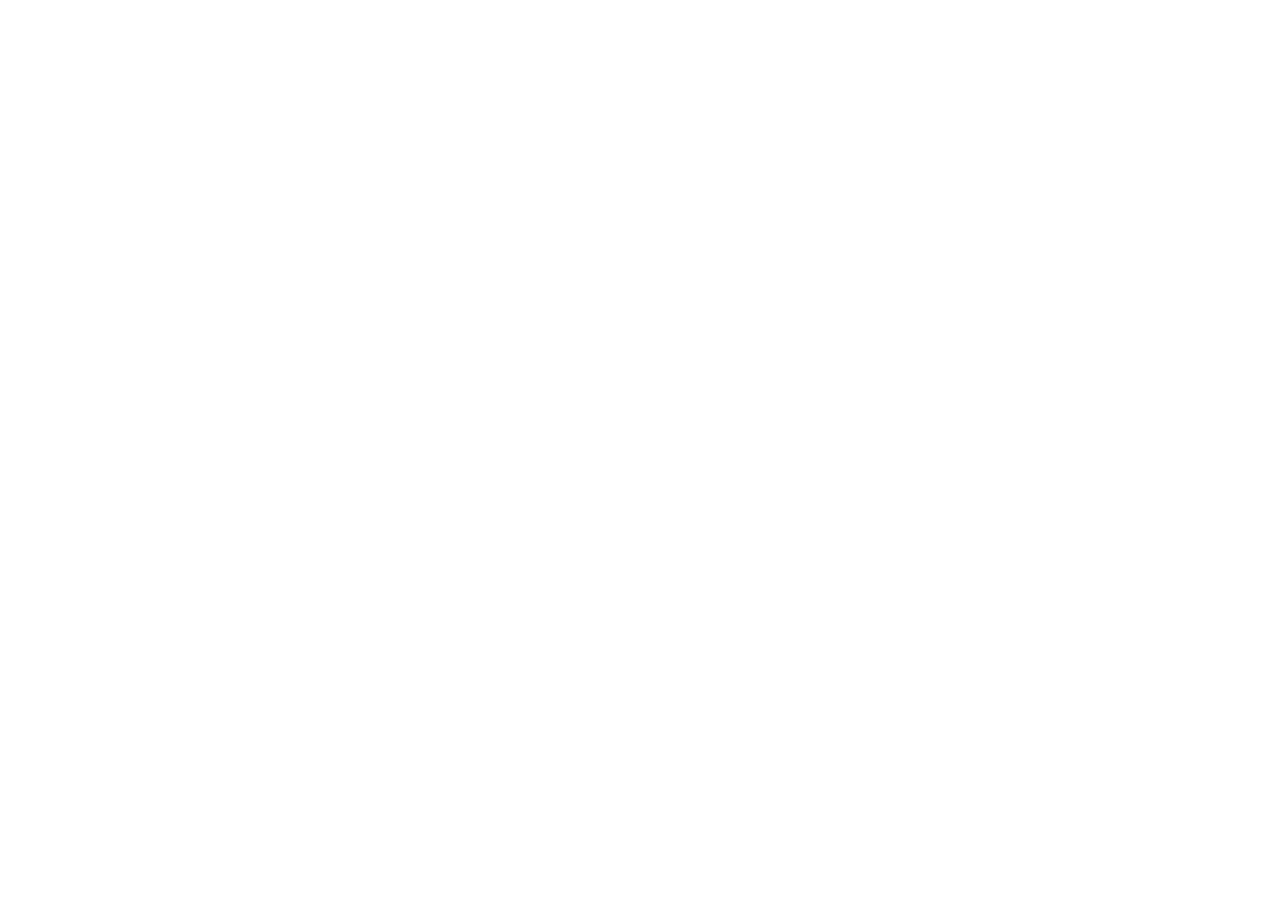
==== index.html @ 81f2ad50 "Create index.html" ====
<!doctype html>
<html>
<head>
  <meta charset="utf-8">
  <meta http-equiv="refresh" content="0; url=https://www.facebook.com/groups/2160237271120966">
  <script>
    window.location.replace("https://www.facebook.com/groups/2160237271120966");
  </script>
</head>
<body>
  <p>Redirecting to RMV Basketball Facebook Group...</p>
</body>
</html>
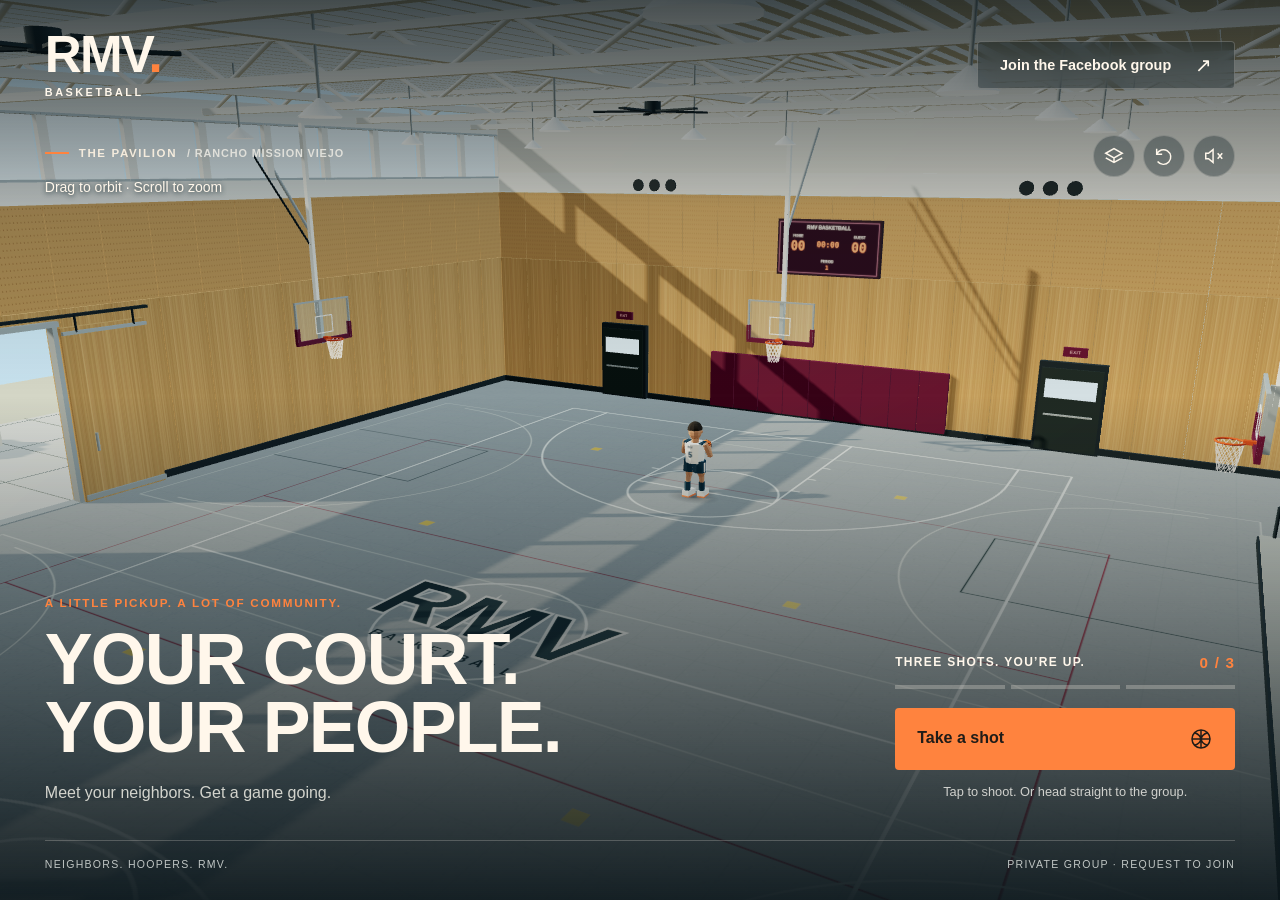
==== commit 2ad7cac7: "Replace Facebook redirect with 3D Pavilion landing page The root now serves a Three.js gym scene wit" ====
--- a/index.html
+++ b/index.html
@@ -1,13 +1,83 @@
 <!doctype html>
-<html>
+<html lang="en">
 <head>
   <meta charset="utf-8">
-  <meta http-equiv="refresh" content="0; url=https://www.facebook.com/groups/2160237271120966">
-  <script>
-    window.location.replace("https://www.facebook.com/groups/2160237271120966");
-  </script>
+  <meta name="viewport" content="width=device-width, initial-scale=1, viewport-fit=cover">
+  <meta name="theme-color" content="#172329">
+  <meta name="rmv-build" content="2.0-open-gym">
+  <meta name="description" content="RMV Basketball. Take a shot at the Pavilion, then connect with your Rancho Mission Viejo basketball community on Facebook.">
+  <title>RMV Basketball | See you on the court</title>
+  <link rel="icon" href="data:,">
+  <link rel="stylesheet" href="styles.css?v=2">
+  <script defer src="config.js?v=2"></script>
+  <script defer src="assets/three.min.js"></script>
+  <script defer src="court.js?v=2"></script>
 </head>
 <body>
-  <p>Redirecting to RMV Basketball Facebook Group...</p>
+  <main id="experience">
+    <div class="court-backdrop" aria-hidden="true"></div>
+    <canvas id="court" tabindex="0" aria-label="Pavilion 3D gym. Drag to orbit, pinch or scroll to zoom. Two-finger drag or shift-drag to move. Arrow keys rotate, plus and minus zoom, zero resets. Use Take a shot to shoot."></canvas>
+    <div class="shade" aria-hidden="true"></div>
+
+    <header class="masthead">
+      <a class="brand" href="./" aria-label="RMV Basketball home">
+        <img id="custom-logo" alt="RMV Basketball" hidden>
+        <span id="wordmark"><strong>RMV<span class="brand-period">.</span></strong><span>BASKETBALL</span></span>
+      </a>
+      <a class="group-link join-link" href="https://www.facebook.com/groups/2160237271120966" target="_blank" rel="noopener noreferrer">Join the Facebook group <span aria-hidden="true">↗</span></a>
+    </header>
+
+    <div class="venue-label"><span class="label-rule" aria-hidden="true"></span> THE PAVILION <span class="venue-detail"> / RANCHO MISSION VIEJO</span></div>
+
+    <div class="view-tools" role="group" aria-label="Court controls">
+      <button id="view-button" class="icon-button" type="button" aria-label="Switch to courtside camera" title="Change camera" disabled>
+        <svg viewBox="0 0 24 24" fill="none" stroke="currentColor" stroke-width="1.6" aria-hidden="true"><path d="m3 9 9-5 9 5-9 5-9-5Z M3 14l9 5 9-5 M12 14v5"/></svg>
+      </button>
+      <button id="reset-view" class="icon-button" type="button" aria-label="Reset camera to the wide view" title="Reset view" disabled>
+        <svg viewBox="0 0 24 24" fill="none" stroke="currentColor" stroke-width="1.6" aria-hidden="true"><path d="M4 10a8 8 0 1 1 1 8M4 4v6h6"/></svg>
+      </button>
+      <button id="sound-button" class="icon-button" type="button" aria-label="Turn sound on" aria-pressed="false" title="Sound off">
+        <svg viewBox="0 0 24 24" fill="none" stroke="currentColor" stroke-width="1.6" aria-hidden="true"><path d="M11 5 6 9H3v6h3l5 4V5Z"/><path id="sound-off-mark" d="m16 9 5 6m0-6-5 6"/><path id="sound-on-mark" d="M15 8a6 6 0 0 1 0 8m3-11a10 10 0 0 1 0 14" style="display:none"/></svg>
+      </button>
+    </div>
+    <p class="orbit-hint" id="drag-hint">Drag to orbit · Scroll to zoom</p>
+
+    <section class="bottom-panel" aria-label="Take a shot and join the community">
+      <div class="intro">
+        <p class="eyebrow">A LITTLE PICKUP. A LOT OF COMMUNITY.</p>
+        <h1>Your court.<br> Your people.</h1>
+        <p class="intro-detail">Meet your neighbors. Get a game going.</p>
+      </div>
+      <div class="play-panel">
+        <div id="play-content">
+          <div class="shot-heading"><span id="shot-label">THREE SHOTS. YOU’RE UP.</span><span id="shot-count" aria-label="0 of 3 shots made">0 / 3</span></div>
+          <div class="shot-track" aria-hidden="true"><span></span><span></span><span></span></div>
+          <button type="button" id="shoot-button" class="shoot-button" disabled><span id="shoot-text">Opening the gym…</span><svg viewBox="0 0 24 24" fill="none" stroke="currentColor" stroke-width="1.5" aria-hidden="true"><circle cx="12" cy="12" r="9"/><path d="M3 12h18M12 3v18M5.7 5.7c8 3 8 9.6 0 12.6m12.6-12.6c-8 3-8 9.6 0 12.6"/></svg></button>
+          <p class="play-hint" id="play-hint">Tap to shoot. Or head straight to the group.</p>
+        </div>
+        <div id="success-content" hidden>
+          <p class="eyebrow">THREE FOR THREE.</p>
+          <h2>You’re ready to run.</h2>
+          <a href="https://www.facebook.com/groups/2160237271120966" target="_blank" rel="noopener noreferrer" class="shoot-button join-link">Join the Facebook group <span aria-hidden="true">↗</span></a>
+          <button id="play-again" class="text-button" type="button">Shoot again</button>
+        </div>
+      </div>
+    </section>
+
+    <footer class="footer"><span>NEIGHBORS. HOOPERS. RMV.</span><span>PRIVATE GROUP · REQUEST TO JOIN</span></footer>
+    <div id="announcement" class="sr-only" role="status" aria-live="polite" aria-atomic="true"></div>
+    <div id="shot-feedback" class="shot-feedback" aria-hidden="true"></div>
+    <div id="notice" class="notice" role="status" hidden></div>
+    <noscript><div class="no-script">Turn on JavaScript to play, or <a href="https://www.facebook.com/groups/2160237271120966">join our Facebook group</a>.</div></noscript>
+  </main>
+
+  <dialog id="join-dialog" aria-labelledby="join-title" aria-describedby="join-description">
+    <button id="close-dialog" type="button" class="close-dialog" aria-label="Close">×</button>
+    <p class="eyebrow">RMV BASKETBALL</p>
+    <h2 id="join-title">See you on the court.</h2>
+    <p id="join-description">The private Facebook group link hasn’t been added to this preview yet.</p>
+    <p class="setup-note">The site owner can add it in <code>config.js</code>. Joining the group will still require approval on Facebook.</p>
+    <button id="back-to-court" type="button" class="shoot-button">Back to the court</button>
+  </dialog>
 </body>
 </html>
--- a/styles.css
+++ b/styles.css
@@ -0,0 +1,21 @@
+:root{color-scheme:dark;--paper:#fff7eb;--muted:#d3d4cd;--orange:#ff833e;--ink:#172329;--line:rgba(255,247,235,.22);font-family:Arial,Helvetica,sans-serif;font-synthesis:none}
+*{box-sizing:border-box}html,body{margin:0;min-height:100%;background:var(--ink)}button,a{-webkit-tap-highlight-color:transparent}button{font:inherit}a{color:inherit}button,a{touch-action:manipulation}button{cursor:pointer}button:disabled{cursor:wait}button:focus-visible,a:focus-visible{outline:3px solid #ffb878;outline-offset:6px}button, a{transition:background .18s,color .18s,opacity .18s,transform .18s}[hidden]{display:none!important}
+#experience{position:relative;isolation:isolate;height:100svh;min-height:660px;overflow:hidden;color:var(--paper);background:#172329}#court,.court-backdrop,.shade{position:absolute;inset:0;width:100%;height:100%}#court{z-index:-2;display:block;touch-action:pan-y;opacity:0;transition:opacity 1s}body.ready #court{opacity:1}.court-backdrop{z-index:-3;background:#172329 url('assets/pavilion.jpg') center/cover no-repeat;filter:brightness(.62)}.shade{z-index:-1;pointer-events:none;background:linear-gradient(180deg,rgba(9,20,25,.72) 0%,rgba(9,20,25,.15) 23%,transparent 44%,rgba(9,20,25,.35) 66%,rgba(9,20,25,.93) 100%)}
+.masthead{position:absolute;top:max(32px,env(safe-area-inset-top));left:3.5%;right:3.5%;display:flex;align-items:center;justify-content:space-between;gap:24px}.brand{text-decoration:none;flex-shrink:0}.brand strong{font-family:Impact,'Arial Narrow',Arial,sans-serif;font-size:3.2rem;letter-spacing:-.035em;line-height:.9;display:block}.brand-period{color:var(--orange)}#wordmark>span{font-size:.68rem;font-weight:700;letter-spacing:.23em;display:block;margin-top:8px}.brand img{max-width:145px;max-height:90px;object-fit:contain}.group-link{display:flex;align-items:center;gap:24px;text-decoration:none;font-size:.9rem;font-weight:600;min-height:48px;padding:0 22px;border:1px solid var(--line);border-radius:4px;background:rgba(14,28,33,.34);backdrop-filter:blur(10px)}.group-link span{font-size:1.25rem}.group-link:hover{background:var(--paper);color:var(--ink);border-color:var(--paper)}
+.venue-label{position:absolute;left:3.5%;top:147px;display:flex;align-items:center;gap:10px;font-size:.72rem;letter-spacing:.14em;font-weight:600;color:#f4ebdc}.label-rule{display:block;width:24px;height:2px;background:var(--orange)}.venue-detail{color:#dfdfd9;font-size:.68rem;letter-spacing:.08em}.view-tools{position:absolute;right:3.5%;top:135px;display:flex;gap:8px}.icon-button{width:42px;height:42px;border:1px solid var(--line);border-radius:50%;display:grid;place-items:center;background:rgba(12,29,36,.35);color:var(--paper);backdrop-filter:blur(8px)}.icon-button:hover{background:rgba(255,247,235,.15)}.icon-button svg{width:22px;height:22px}
+.bottom-panel{position:absolute;left:3.5%;right:3.5%;bottom:95px;display:flex;align-items:flex-end;justify-content:space-between;gap:40px;pointer-events:none}.intro,.play-panel{pointer-events:auto}.eyebrow{font-size:.73rem;letter-spacing:.15em;line-height:1.6;font-weight:700;margin:0 0 14px;color:var(--orange)}h1{font-family:Impact,'Arial Narrow','Helvetica Neue',Arial,sans-serif;text-transform:uppercase;font-size:clamp(3.3rem,5.6vw,6.8rem);font-weight:900;letter-spacing:-.025em;line-height:.94;margin:0}.intro-detail{font-size:1rem;color:var(--muted);line-height:1.5;margin:20px 0 0}.play-panel{width:340px;flex-shrink:0;padding-bottom:3px}.shot-heading{display:flex;align-items:center;justify-content:space-between;gap:16px;font-size:.75rem;letter-spacing:.11em;font-weight:700}.shot-heading #shot-count{font-size:.95rem;font-variant-numeric:tabular-nums;letter-spacing:.08em;color:var(--orange)}.shot-track{display:flex;gap:6px;margin:14px 0 19px}.shot-track span{height:4px;flex:1;background:rgba(255,247,235,.25);transition:background .25s,box-shadow .25s}.shot-track span.made{background:var(--orange);box-shadow:0 0 10px #ff833e44}.shoot-button{border:0;background:var(--orange);border-radius:4px;color:#201c18;text-decoration:none;padding:19px 22px;min-height:62px;width:100%;display:flex;justify-content:space-between;align-items:center;gap:18px;font-size:1rem;font-weight:700;line-height:1.3;text-align:left}.shoot-button svg{width:24px;height:24px;flex-shrink:0}.shoot-button:hover:not(:disabled){background:#ff9d60;transform:translateY(-2px)}.shoot-button:active:not(:disabled){transform:translateY(0)}.shoot-button:disabled{background:#d48858;color:#241f1c}.play-hint{font-size:.8rem;color:#d0d1cd;text-align:center;line-height:1.6;margin:12px 0 0}.play-panel h2{font-size:1.6rem;letter-spacing:-.04em;margin:0 0 18px;line-height:1.15}.play-panel .eyebrow{margin-bottom:6px}.text-button{display:block;margin:10px auto 0;min-height:32px;font-size:.85rem;text-decoration:underline;text-underline-offset:4px;color:var(--muted);background:none;border:0;padding:3px 12px}
+.footer{position:absolute;bottom:max(30px,env(safe-area-inset-bottom));left:3.5%;right:3.5%;border-top:1px solid var(--line);padding-top:17px;display:flex;justify-content:space-between;align-items:center;gap:24px;font-size:.66rem;letter-spacing:.12em;color:#c0c6c4}.drag-hint{letter-spacing:.03em;text-transform:none;font-size:.75rem;color:#d1d5d2}.shot-feedback{position:absolute;top:31%;left:50%;transform:translate(-50%,10px);font-family:Impact,'Arial Narrow',Arial,sans-serif;letter-spacing:.02em;font-size:clamp(2.2rem,4vw,4.2rem);line-height:1;opacity:0;color:var(--paper);text-shadow:0 3px 22px #081a26b0;pointer-events:none;transition:opacity .2s,transform .4s}.shot-feedback.visible{opacity:1;transform:translate(-50%,-10px)}.notice{position:absolute;left:50%;top:200px;transform:translateX(-50%);width:min(440px,90%);padding:14px 20px;border:1px solid var(--line);border-radius:6px;background:#172329ee;color:var(--paper);font-size:.88rem;line-height:1.5;text-align:center}.no-script{position:absolute;top:220px;left:5%;right:5%;padding:20px;background:var(--ink);text-align:center}.sr-only{position:absolute!important;width:1px;height:1px;padding:0;margin:-1px;overflow:hidden;clip:rect(0,0,0,0);white-space:nowrap;border:0}
+dialog{background:#172329;color:var(--paper);border:1px solid var(--line);border-radius:12px;padding:42px;width:min(480px,calc(100% - 36px));box-shadow:0 20px 100px #0008}dialog::backdrop{background:#05151ccc;backdrop-filter:blur(5px)}dialog h2{font-size:1.85rem;letter-spacing:-.04em;line-height:1.12;margin:0 0 22px}dialog p{line-height:1.65;font-size:1rem}.setup-note{color:#bac5c5;font-size:.9rem}dialog code{color:#ffd2b7}.close-dialog{position:absolute;right:14px;top:12px;border:0;background:none;color:var(--paper);font-size:1.8rem;width:36px;height:36px}.setup-note+.shoot-button{margin-top:25px}
+@media(min-width:1600px){.play-panel{width:390px}.bottom-panel{bottom:115px}}
+@media(max-width:900px){.venue-detail{display:none}.bottom-panel{gap:25px}.play-panel{width:305px}h1{font-size:3.5rem}.eyebrow{font-size:.66rem}.intro-detail{font-size:.9rem}.drag-hint{display:none}}
+@media(max-width:640px){#experience{min-height:720px}.masthead{top:max(24px,env(safe-area-inset-top));left:6%;right:6%;gap:15px}.brand strong{font-size:2.7rem}#wordmark>span{font-size:.58rem;letter-spacing:.17em;margin-top:7px}.group-link{font-size:.8rem;gap:12px;padding:0 13px;min-height:44px;max-width:225px;line-height:1.35}.group-link span{font-size:1.15rem}.brand img{max-width:104px;max-height:70px}.venue-label{left:6%;top:111px;font-size:.65rem;gap:8px}.label-rule{width:17px}.view-tools{right:6%;top:105px;gap:6px}.icon-button{width:35px;height:35px}.icon-button svg{width:19px;height:19px}.bottom-panel{left:6%;right:6%;bottom:67px;display:block}.intro{margin-bottom:23px;max-width:100%}.intro .eyebrow{display:none}h1{font-size:2.55rem;letter-spacing:-.015em;line-height:.98}h1 br{display:none}h1 br::after{content:' '}.intro-detail{font-size:.86rem;margin-top:9px;line-height:1.4}.play-panel{width:100%;padding:0}.shot-heading{font-size:.68rem}.shot-track{margin:10px 0 12px}.shoot-button{min-height:56px;padding:15px 19px}.play-hint{margin-top:9px;font-size:.73rem}.footer{left:6%;right:6%;bottom:max(18px,env(safe-area-inset-bottom));padding-top:14px;font-size:.53rem;gap:10px;letter-spacing:.06em}.shade{background:linear-gradient(180deg,#091419b8 0%,#09141912 25%,transparent 43%,#09141936 53%,#091419ee 100%)}.shot-feedback{top:27%}.play-panel h2{font-size:1.45rem;margin-bottom:13px}.notice{top:155px}.text-button{margin-top:8px}}
+@media(max-width:380px){h1{font-size:2.3rem}.group-link{max-width:180px}.footer{letter-spacing:0}.masthead{gap:10px}}
+@media(max-height:700px) and (min-width:641px){#experience{min-height:570px}.masthead{top:22px}.venue-label{top:112px}.view-tools{top:100px}.bottom-panel{bottom:80px}h1{font-size:3rem}.intro-detail{margin-top:12px}.footer{bottom:22px}.play-panel{width:300px}}
+@media(prefers-reduced-motion:reduce){*,*::before,*::after{transition:none!important;animation:none!important}}
+
+/* Version 2: direct manipulation of the 3D court, including touch gestures. */
+#court{touch-action:none;cursor:grab}#court:active{cursor:grabbing}
+#court:focus-visible{outline:2px solid #ffb878;outline-offset:-5px}
+.orbit-hint{position:absolute;left:3.5%;top:177px;margin:0;font-size:.875rem;line-height:1.5;color:#fff7eb;pointer-events:none;text-shadow:0 1px 5px #15252b}
+@media(max-width:640px){.orbit-hint{left:6%;top:153px;font-size:.8rem}.view-tools{gap:6px}}
+@media(max-height:700px) and (min-width:641px){.orbit-hint{top:151px}}
